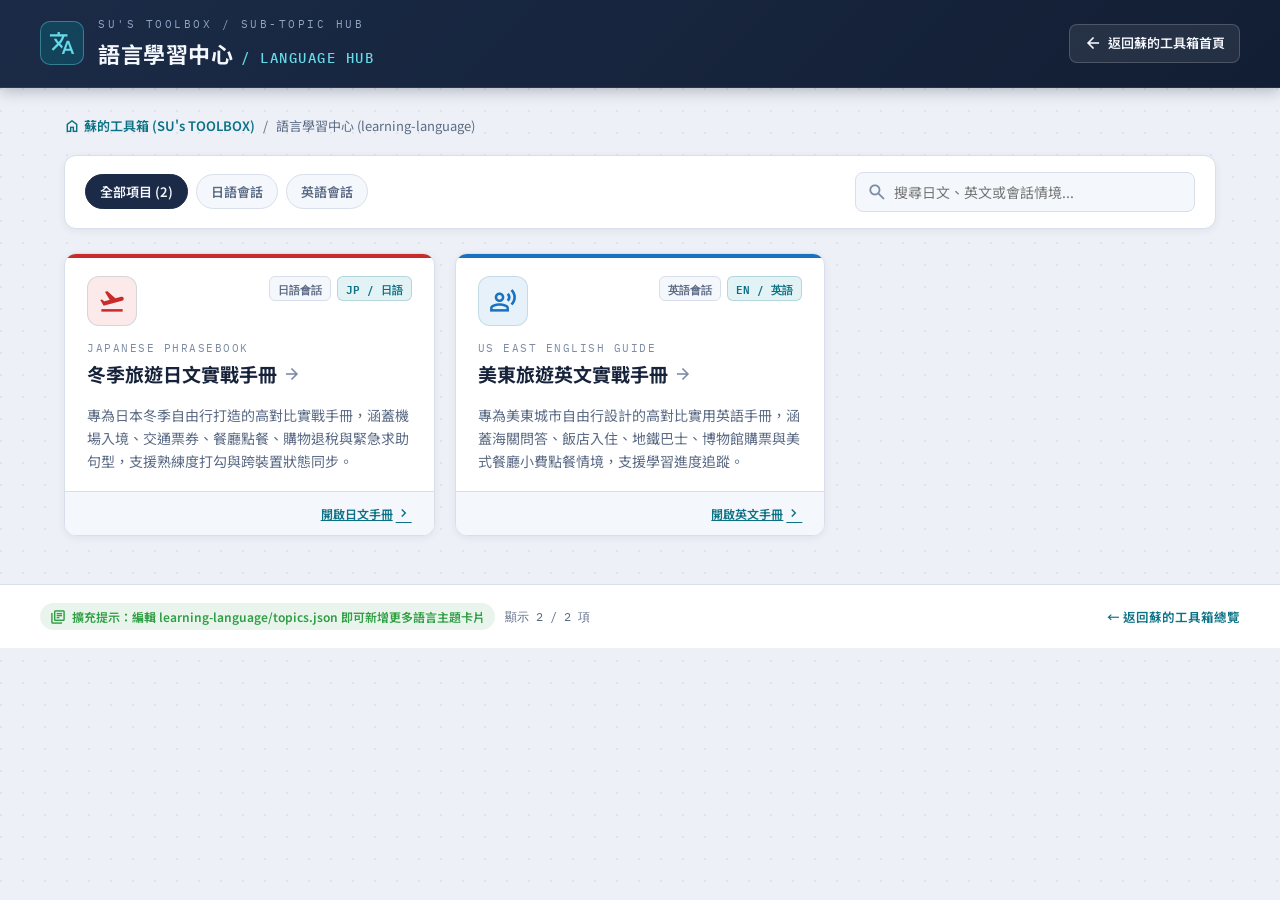
==== learning-language/index.html @ dece826c "feat: 初始化蘇的工具箱 (SU's TOOLBOX) v1.0.0 入口網與文件治理架構" ====
<!DOCTYPE html>
<html lang="zh-Hant">
<head>
  <meta charset="UTF-8" />
  <meta name="viewport" content="width=device-width, initial-scale=1.0" />
  <meta name="robots" content="noindex, nofollow" />
  <title>語言學習中心｜蘇的工具箱 / SU's TOOLBOX</title>
  <!-- Google Fonts: Noto Sans TC, IBM Plex Mono & Google Material Symbols Outlined -->
  <link rel="preconnect" href="https://fonts.googleapis.com" />
  <link rel="preconnect" href="https://fonts.gstatic.com" crossorigin />
  <link rel="stylesheet" href="https://fonts.googleapis.com/css2?family=IBM+Plex+Mono:wght@400;500;600&family=Noto+Sans+TC:wght@400;500;700&family=Material+Symbols+Outlined:opsz,wght,FILL,GRAD@24,450,0,0" />
  <link rel="stylesheet" href="../assets/css/dashboard.css" />
</head>
<body>

  <!-- ── 頂部深藍專業儀表板導覽列 ─────────────────────── -->
  <header class="portal-header">
    <div class="header-inner">
      <div class="brand-group">
        <div class="brand-logo" aria-hidden="true">
          <span class="material-symbols-outlined">translate</span>
        </div>
        <div class="brand-titles">
          <span class="eyebrow">SU's TOOLBOX / SUB-TOPIC HUB</span>
          <h1>
            <span>語言學習中心</span>
            <span class="en-sub">/ LANGUAGE HUB</span>
          </h1>
        </div>
      </div>

      <div class="header-actions">
        <a href="../" class="header-btn">
          <span class="material-symbols-outlined">arrow_back</span>
          <span>返回蘇的工具箱首頁</span>
        </a>
      </div>
    </div>
  </header>

  <!-- ── 主內容區：次主題選擇卡片 ─────────────────────── -->
  <main class="portal-main">
    <nav class="breadcrumb-bar" aria-label="麵包屑導覽">
      <a href="../">
        <span class="material-symbols-outlined" style="font-size:16px;">home</span>
        <span>蘇的工具箱 (SU's TOOLBOX)</span>
      </a>
      <span>/</span>
      <span>語言學習中心 (learning-language)</span>
    </nav>

    <section class="toolbar-panel" aria-label="語言主題篩選與搜尋">
      <div id="category-tabs" class="category-tabs"></div>
      <div class="search-box">
        <span class="material-symbols-outlined">search</span>
        <input
          type="search"
          id="search-input"
          class="search-input"
          placeholder="搜尋日文、英文或會話情境..."
          aria-label="搜尋語言主題"
        />
      </div>
    </section>

    <section id="cards-grid" class="cards-grid" data-config-url="./topics.json" aria-live="polite">
      <!-- 由 ../assets/js/portal.js 讀取 ./topics.json 安全渲染 -->
    </section>
  </main>

  <!-- ── 頁尾資訊 ─────────────────────── -->
  <footer class="portal-footer">
    <div class="footer-inner">
      <div style="display:flex;align-items:center;gap:10px;flex-wrap:wrap;">
        <span class="security-pill">
          <span class="material-symbols-outlined">library_books</span>
          <span>擴充提示：編輯 learning-language/topics.json 即可新增更多語言主題卡片</span>
        </span>
        <span id="tool-count-badge" style="font-family:var(--font-mono);font-size:12px;"></span>
      </div>
      <div>
        <a href="../" style="color:var(--accent-primary);text-decoration:none;font-weight:600;">← 返回蘇的工具箱總覽</a>
      </div>
    </div>
  </footer>

  <script src="../assets/js/portal.js"></script>
</body>
</html>
---- assets/css/dashboard.css ----
/* =========================================================================
   蘇的工具箱 (SU's TOOLBOX) — 深藍專業儀表板共用設計系統 (dashboard.css)
   Design Spec: DESIGN.md | Theme: Navy Professional Dashboard
   Icons: Google Material Symbols Outlined
   ========================================================================= */

:root {
  --bg-canvas: #EDF0F6;
  --bg-panel: #FFFFFF;
  --bg-subtle: #F4F7FB;
  --board-bg: #1B2B47;
  --board-bg-deep: #121E33;
  --board-text: #F4F7FD;
  --board-muted: #8FA3C4;
  --ink-primary: #17233B;
  --ink-secondary: #5B6B85;
  --ink-muted: #7C8CA5;
  --line-default: #D9DFEA;
  --line-strong: #BFC9DA;
  --accent-primary: #0B7285;
  --accent-hover: #095C6B;
  --accent-soft: #E3F3F5;
  --accent-brand: #1971C2;
  --accent-brand-soft: #E6F1FA;
  --accent-warn: #E8890C;
  --accent-warn-soft: #FFF1DE;
  --accent-ok: #2F9E44;
  --accent-ok-soft: #E9F5EC;
  --radius-card: 12px;
  --radius-sm: 8px;
  --shadow-card: 0 2px 8px rgba(23, 35, 59, 0.06);
  --shadow-hover: 0 12px 26px rgba(23, 35, 59, 0.14);
  --font-sans: "Noto Sans TC", "PingFang TC", "Microsoft JhengHei", system-ui, -apple-system, sans-serif;
  --font-mono: "IBM Plex Mono", "Consolas", "Courier New", monospace;
}

*, *::before, *::after {
  box-sizing: border-box;
  margin: 0;
  padding: 0;
}

html, body {
  min-height: 100%;
}

body {
  font-family: var(--font-sans);
  background:
    radial-gradient(circle at 1px 1px, rgba(27, 43, 71, 0.065) 1px, transparent 0) 0 0 / 22px 22px,
    var(--bg-canvas);
  color: var(--ink-primary);
  display: flex;
  flex-direction: column;
  line-height: 1.6;
  -webkit-font-smoothing: antialiased;
}

/* Google Material Symbols 對齊 */
.material-symbols-outlined {
  font-variation-settings: 'FILL' 0, 'wght' 450, 'GRAD' 0, 'opsz' 24;
  user-select: none;
  vertical-align: middle;
  display: inline-flex;
  align-items: center;
  justify-content: center;
}

/* ── 頂部深藍儀表板 Header ─────────────────────── */
.portal-header {
  background: linear-gradient(135deg, var(--board-bg) 0%, var(--board-bg-deep) 100%);
  color: var(--board-text);
  padding: 16px 24px;
  box-shadow: 0 3px 14px rgba(18, 30, 51, 0.28);
  position: sticky;
  top: 0;
  z-index: 30;
  border-bottom: 1px solid rgba(255, 255, 255, 0.08);
}

.header-inner {
  max-width: 1200px;
  margin: 0 auto;
  display: flex;
  flex-wrap: wrap;
  align-items: center;
  justify-content: space-between;
  gap: 16px;
}

.brand-group {
  display: flex;
  align-items: center;
  gap: 14px;
}

.brand-logo {
  width: 44px;
  height: 44px;
  border-radius: 10px;
  background: rgba(11, 114, 133, 0.35);
  border: 1px solid rgba(102, 217, 232, 0.4);
  color: #66D9E8;
  display: flex;
  align-items: center;
  justify-content: center;
  flex-shrink: 0;
}

.brand-logo .material-symbols-outlined {
  font-size: 26px;
}

.brand-titles {
  display: flex;
  flex-direction: column;
  gap: 2px;
}

.brand-titles .eyebrow {
  font-family: var(--font-mono);
  font-size: 11px;
  letter-spacing: 2.5px;
  color: var(--board-muted);
  text-transform: uppercase;
}

.brand-titles h1 {
  font-size: 22px;
  font-weight: 700;
  letter-spacing: 0.5px;
  color: var(--board-text);
  display: flex;
  align-items: baseline;
  flex-wrap: wrap;
  gap: 8px;
}

.brand-titles h1 .en-sub {
  font-family: var(--font-mono);
  font-size: 14px;
  font-weight: 500;
  color: #66D9E8;
  letter-spacing: 1.5px;
}

.header-actions {
  display: flex;
  align-items: center;
  gap: 10px;
  flex-wrap: wrap;
}

.header-btn {
  display: inline-flex;
  align-items: center;
  gap: 6px;
  padding: 8px 14px;
  border-radius: var(--radius-sm);
  font-size: 13px;
  font-weight: 600;
  text-decoration: none;
  cursor: pointer;
  border: 1px solid rgba(255, 255, 255, 0.18);
  background: rgba(255, 255, 255, 0.08);
  color: var(--board-text);
  transition: all 0.18s ease;
  font-family: inherit;
}

.header-btn:hover {
  background: rgba(255, 255, 255, 0.16);
  border-color: rgba(102, 217, 232, 0.55);
  transform: translateY(-1px);
}

.header-btn.brand-link {
  background: rgba(11, 114, 133, 0.45);
  border-color: rgba(102, 217, 232, 0.5);
  color: #E3FAFC;
}

.header-btn .material-symbols-outlined {
  font-size: 18px;
}

/* ── 控制與搜尋工具列 (Toolbar) ─────────────────────── */
.portal-main {
  max-width: 1200px;
  width: 100%;
  margin: 0 auto;
  padding: 28px 24px 48px;
  flex: 1;
}

.toolbar-panel {
  background: var(--bg-panel);
  border: 1px solid var(--line-default);
  border-radius: var(--radius-card);
  padding: 16px 20px;
  margin-bottom: 24px;
  box-shadow: var(--shadow-card);
  display: flex;
  flex-wrap: wrap;
  align-items: center;
  justify-content: space-between;
  gap: 14px;
}

.category-tabs {
  display: flex;
  flex-wrap: wrap;
  gap: 8px;
}

.cat-tab {
  display: inline-flex;
  align-items: center;
  gap: 6px;
  padding: 7px 14px;
  border-radius: 999px;
  font-size: 13px;
  font-weight: 600;
  color: var(--ink-secondary);
  background: var(--bg-subtle);
  border: 1px solid var(--line-default);
  cursor: pointer;
  transition: all 0.16s ease;
  font-family: inherit;
}

.cat-tab:hover {
  color: var(--ink-primary);
  border-color: var(--line-strong);
}

.cat-tab.active {
  background: var(--board-bg);
  color: var(--board-text);
  border-color: var(--board-bg);
}

.search-box {
  position: relative;
  min-width: 250px;
  flex: 1;
  max-width: 340px;
}

.search-box .material-symbols-outlined {
  position: absolute;
  left: 12px;
  top: 50%;
  transform: translateY(-50%);
  color: var(--ink-muted);
  font-size: 20px;
  pointer-events: none;
}

.search-input {
  width: 100%;
  padding: 9px 14px 9px 38px;
  border-radius: var(--radius-sm);
  border: 1px solid var(--line-default);
  background: var(--bg-subtle);
  color: var(--ink-primary);
  font-size: 14px;
  font-family: inherit;
  outline: none;
  transition: border-color 0.18s ease, background 0.18s ease;
}

.search-input:focus {
  background: var(--bg-panel);
  border-color: var(--accent-primary);
  box-shadow: 0 0 0 3px rgba(11, 114, 133, 0.12);
}

/* ── 麵包屑與導覽列 (次主題頁專用) ─────────────────────── */
.breadcrumb-bar {
  display: flex;
  align-items: center;
  gap: 8px;
  margin-bottom: 18px;
  font-size: 13px;
  color: var(--ink-secondary);
}

.breadcrumb-bar a {
  color: var(--accent-primary);
  text-decoration: none;
  font-weight: 600;
  display: inline-flex;
  align-items: center;
  gap: 4px;
}

.breadcrumb-bar a:hover {
  text-decoration: underline;
}

/* ── 工具卡片網格 (Cards Grid) ─────────────────────── */
.cards-grid {
  display: grid;
  grid-template-columns: repeat(auto-fill, minmax(320px, 1fr));
  gap: 20px;
}

.tool-card {
  background: var(--bg-panel);
  border: 1px solid var(--line-default);
  border-radius: var(--radius-card);
  box-shadow: var(--shadow-card);
  display: flex;
  flex-direction: column;
  justify-content: space-between;
  transition: transform 0.2s ease, box-shadow 0.2s ease, border-color 0.2s ease;
  position: relative;
  overflow: hidden;
}

.tool-card::before {
  content: "";
  position: absolute;
  top: 0;
  left: 0;
  right: 0;
  height: 4px;
  background: var(--card-accent, var(--accent-primary));
}

.tool-card.is-brand::before {
  background: linear-gradient(90deg, #1971C2, #0B7285);
}

.tool-card:hover {
  transform: translateY(-4px);
  box-shadow: var(--shadow-hover);
  border-color: var(--accent-primary);
}

.card-main-link {
  padding: 22px 22px 18px;
  text-decoration: none;
  color: inherit;
  display: flex;
  flex-direction: column;
  gap: 14px;
  flex: 1;
}

.card-top {
  display: flex;
  align-items: flex-start;
  justify-content: space-between;
  gap: 12px;
}

.card-icon-wrap {
  width: 50px;
  height: 50px;
  border-radius: 12px;
  background: var(--card-accent-soft, var(--accent-soft));
  color: var(--card-accent, var(--accent-primary));
  display: flex;
  align-items: center;
  justify-content: center;
  flex-shrink: 0;
  border: 1px solid rgba(11, 114, 133, 0.16);
}

.tool-card.is-brand .card-icon-wrap {
  background: var(--accent-brand-soft);
  color: var(--accent-brand);
  border-color: rgba(25, 113, 194, 0.2);
}

.card-icon-wrap .material-symbols-outlined {
  font-size: 28px;
}

.card-badges {
  display: flex;
  align-items: center;
  gap: 6px;
  flex-wrap: wrap;
  justify-content: flex-end;
}

.badge {
  font-family: var(--font-mono);
  font-size: 11px;
  font-weight: 600;
  padding: 3px 8px;
  border-radius: 6px;
  background: var(--bg-subtle);
  color: var(--ink-secondary);
  border: 1px solid var(--line-default);
}

.badge.version {
  background: var(--accent-soft);
  color: var(--accent-primary);
  border-color: rgba(11, 114, 133, 0.22);
}

.badge.external {
  background: var(--accent-brand-soft);
  color: var(--accent-brand);
  border-color: rgba(25, 113, 194, 0.25);
}

.card-headings {
  display: flex;
  flex-direction: column;
  gap: 2px;
}

.card-subtitle {
  font-family: var(--font-mono);
  font-size: 11px;
  letter-spacing: 1.5px;
  color: var(--ink-muted);
  text-transform: uppercase;
}

.card-title {
  font-size: 19px;
  font-weight: 700;
  color: var(--ink-primary);
  display: flex;
  align-items: center;
  gap: 6px;
}

.card-title .launch-arrow {
  font-size: 18px;
  color: var(--ink-muted);
  transition: transform 0.18s ease, color 0.18s ease;
}

.tool-card:hover .card-title .launch-arrow {
  transform: translateX(3px);
  color: var(--accent-primary);
}

.card-desc {
  font-size: 14px;
  color: var(--ink-secondary);
  line-height: 1.65;
}

/* ── 卡片底部附屬連結與標籤列 (Card Footer) ─────────────────────── */
.card-footer {
  padding: 12px 22px;
  background: var(--bg-subtle);
  border-top: 1px solid var(--line-default);
  display: flex;
  flex-wrap: wrap;
  align-items: center;
  justify-content: space-between;
  gap: 8px;
}

.sublinks-list {
  display: flex;
  flex-wrap: wrap;
  gap: 8px;
}

.sublink-btn {
  display: inline-flex;
  align-items: center;
  gap: 4px;
  padding: 4px 10px;
  border-radius: 6px;
  font-size: 12px;
  font-weight: 600;
  color: var(--ink-primary);
  background: var(--bg-panel);
  border: 1px solid var(--line-default);
  text-decoration: none;
  transition: all 0.15s ease;
}

.sublink-btn:hover {
  border-color: var(--accent-primary);
  color: var(--accent-primary);
  background: var(--accent-soft);
}

.sublink-btn .material-symbols-outlined {
  font-size: 15px;
}

.enter-hint {
  font-size: 12px;
  font-weight: 600;
  color: var(--accent-primary);
  display: inline-flex;
  align-items: center;
  gap: 3px;
  margin-left: auto;
}

.enter-hint .material-symbols-outlined {
  font-size: 16px;
}

/* ── 空狀態提示 ─────────────────────── */
.empty-state {
  grid-column: 1 / -1;
  background: var(--bg-panel);
  border: 1px dashed var(--line-strong);
  border-radius: var(--radius-card);
  padding: 48px 24px;
  text-align: center;
  color: var(--ink-secondary);
}

.empty-state .material-symbols-outlined {
  font-size: 42px;
  color: var(--ink-muted);
  margin-bottom: 10px;
}

/* ── 底部資安與版本資訊列 (Portal Footer) ─────────────────────── */
.portal-footer {
  background: var(--bg-panel);
  border-top: 1px solid var(--line-default);
  padding: 18px 24px;
  font-size: 12.5px;
  color: var(--ink-secondary);
}

.footer-inner {
  max-width: 1200px;
  margin: 0 auto;
  display: flex;
  flex-wrap: wrap;
  align-items: center;
  justify-content: space-between;
  gap: 12px;
}

.security-pill {
  display: inline-flex;
  align-items: center;
  gap: 6px;
  padding: 4px 10px;
  border-radius: 999px;
  background: var(--accent-ok-soft);
  color: var(--accent-ok);
  font-weight: 600;
  font-size: 12px;
}

.security-pill .material-symbols-outlined {
  font-size: 16px;
}

/* ── BYOK 本地金鑰保險箱 Modal ─────────────────────── */
.vault-backdrop {
  position: fixed;
  inset: 0;
  background: rgba(18, 30, 51, 0.6);
  backdrop-filter: blur(2px);
  display: none;
  align-items: center;
  justify-content: center;
  padding: 16px;
  z-index: 100;
}

.vault-backdrop.open {
  display: flex;
}

.vault-modal {
  background: var(--bg-panel);
  border: 1px solid var(--line-default);
  border-radius: var(--radius-card);
  max-width: 480px;
  width: 100%;
  box-shadow: 0 20px 45px rgba(18, 30, 51, 0.3);
  overflow: hidden;
}

.vault-header {
  background: var(--board-bg);
  color: var(--board-text);
  padding: 16px 20px;
  display: flex;
  align-items: center;
  justify-content: space-between;
}

.vault-header h2 {
  font-size: 16px;
  font-weight: 700;
  display: flex;
  align-items: center;
  gap: 8px;
}

.vault-close {
  background: transparent;
  border: none;
  color: var(--board-muted);
  cursor: pointer;
  padding: 4px;
  display: flex;
}

.vault-close:hover {
  color: #FFFFFF;
}

.vault-body {
  padding: 20px;
  display: flex;
  flex-direction: column;
  gap: 14px;
  font-size: 13.5px;
  color: var(--ink-secondary);
}

.vault-notice {
  background: var(--accent-soft);
  border-left: 4px solid var(--accent-primary);
  padding: 10px 12px;
  border-radius: 6px;
  color: var(--ink-primary);
  font-size: 12.5px;
}

.vault-field {
  display: flex;
  flex-direction: column;
  gap: 6px;
}

.vault-field label {
  font-weight: 700;
  color: var(--ink-primary);
  font-size: 13px;
}

.vault-field input, .vault-field select {
  padding: 9px 12px;
  border: 1px solid var(--line-default);
  border-radius: var(--radius-sm);
  font-family: var(--font-mono);
  font-size: 13px;
}

.vault-footer {
  padding: 14px 20px;
  background: var(--bg-subtle);
  border-top: 1px solid var(--line-default);
  display: flex;
  justify-content: space-between;
  align-items: center;
  gap: 10px;
}

.btn-primary {
  background: var(--accent-primary);
  color: #FFFFFF;
  border: none;
  padding: 8px 16px;
  border-radius: var(--radius-sm);
  font-weight: 600;
  font-size: 13px;
  cursor: pointer;
  font-family: inherit;
}

.btn-primary:hover {
  background: var(--accent-hover);
}

.btn-danger {
  background: transparent;
  color: #C92A2A;
  border: 1px solid rgba(201, 42, 42, 0.3);
  padding: 8px 14px;
  border-radius: var(--radius-sm);
  font-weight: 600;
  font-size: 13px;
  cursor: pointer;
  font-family: inherit;
}

.btn-danger:hover {
  background: #FCE9E9;
}

@media (max-width: 640px) {
  .portal-header {
    padding: 14px 16px;
  }
  .portal-main {
    padding: 18px 16px 36px;
  }
  .search-box {
    max-width: 100%;
  }
  .cards-grid {
    grid-template-columns: 1fr;
  }
}
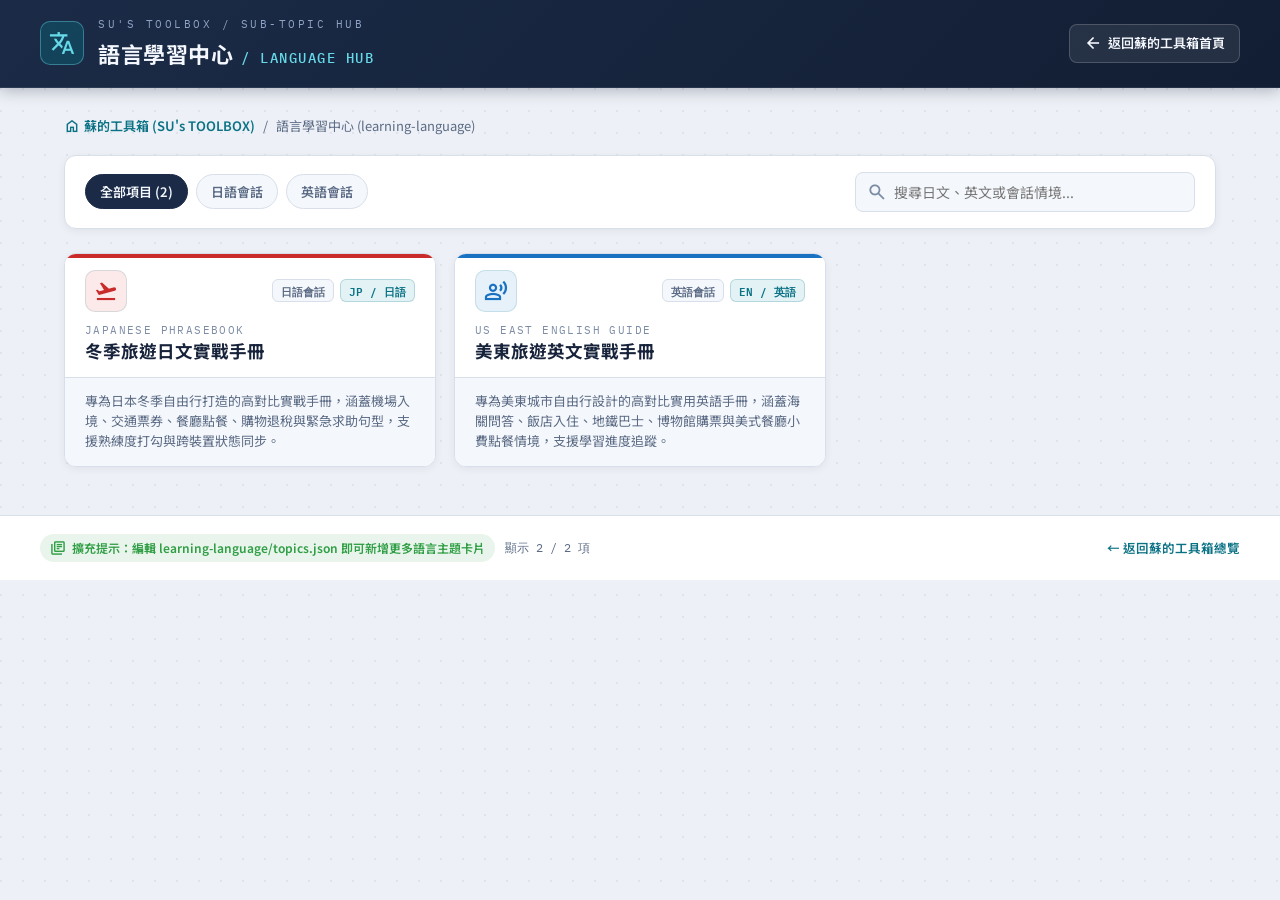
==== commit ee32cdde: "chore(cache): v1.1.1 加入靜態資源防快取版本參數 (?v=1.1.1)" ====
--- a/learning-language/index.html
+++ b/learning-language/index.html
@@ -9,7 +9,7 @@
   <link rel="preconnect" href="https://fonts.googleapis.com" />
   <link rel="preconnect" href="https://fonts.gstatic.com" crossorigin />
   <link rel="stylesheet" href="https://fonts.googleapis.com/css2?family=IBM+Plex+Mono:wght@400;500;600&family=Noto+Sans+TC:wght@400;500;700&family=Material+Symbols+Outlined:opsz,wght,FILL,GRAD@24,450,0,0" />
-  <link rel="stylesheet" href="../assets/css/dashboard.css" />
+  <link rel="stylesheet" href="../assets/css/dashboard.css?v=1.1.1" />
 </head>
 <body>
 
@@ -63,7 +63,7 @@
       </div>
     </section>
 
-    <section id="cards-grid" class="cards-grid" data-config-url="./topics.json" aria-live="polite">
+    <section id="cards-grid" class="cards-grid" data-config-url="./topics.json?v=1.1.1" aria-live="polite">
       <!-- 由 ../assets/js/portal.js 讀取 ./topics.json 安全渲染 -->
     </section>
   </main>
@@ -84,6 +84,6 @@
     </div>
   </footer>
 
-  <script src="../assets/js/portal.js"></script>
+  <script src="../assets/js/portal.js?v=1.1.1"></script>
 </body>
 </html>
--- a/assets/css/dashboard.css
+++ b/assets/css/dashboard.css
@@ -299,11 +299,11 @@
   text-decoration: underline;
 }
 
-/* ── 工具卡片網格 (Cards Grid) ─────────────────────── */
+/* ── 工具卡片網格 (Cards Grid - Compact v1.1) ─────────────────────── */
 .cards-grid {
   display: grid;
-  grid-template-columns: repeat(auto-fill, minmax(320px, 1fr));
-  gap: 20px;
+  grid-template-columns: repeat(auto-fill, minmax(280px, 1fr));
+  gap: 18px;
 }
 
 .tool-card {
@@ -313,8 +313,7 @@
   box-shadow: var(--shadow-card);
   display: flex;
   flex-direction: column;
-  justify-content: space-between;
-  transition: transform 0.2s ease, box-shadow 0.2s ease, border-color 0.2s ease;
+  transition: transform 0.18s ease, box-shadow 0.18s ease, border-color 0.18s ease;
   position: relative;
   overflow: hidden;
 }
@@ -329,54 +328,51 @@
   background: var(--card-accent, var(--accent-primary));
 }
 
-.tool-card.is-brand::before {
-  background: linear-gradient(90deg, #1971C2, #0B7285);
-}
-
 .tool-card:hover {
-  transform: translateY(-4px);
+  transform: translateY(-3px);
   box-shadow: var(--shadow-hover);
-  border-color: var(--accent-primary);
+  border-color: var(--card-accent, var(--accent-primary));
 }
 
 .card-main-link {
-  padding: 22px 22px 18px;
+  padding: 0;
   text-decoration: none;
   color: inherit;
   display: flex;
   flex-direction: column;
-  gap: 14px;
   flex: 1;
 }
 
+.card-header-block {
+  padding: 16px 20px 14px;
+  display: flex;
+  flex-direction: column;
+  gap: 10px;
+  background: var(--bg-panel);
+}
+
 .card-top {
   display: flex;
-  align-items: flex-start;
+  align-items: center;
   justify-content: space-between;
-  gap: 12px;
+  gap: 10px;
 }
 
 .card-icon-wrap {
-  width: 50px;
-  height: 50px;
-  border-radius: 12px;
+  width: 42px;
+  height: 42px;
+  border-radius: 10px;
   background: var(--card-accent-soft, var(--accent-soft));
   color: var(--card-accent, var(--accent-primary));
   display: flex;
   align-items: center;
   justify-content: center;
   flex-shrink: 0;
-  border: 1px solid rgba(11, 114, 133, 0.16);
-}
-
-.tool-card.is-brand .card-icon-wrap {
-  background: var(--accent-brand-soft);
-  color: var(--accent-brand);
-  border-color: rgba(25, 113, 194, 0.2);
+  border: 1px solid rgba(11, 114, 133, 0.15);
 }
 
 .card-icon-wrap .material-symbols-outlined {
-  font-size: 28px;
+  font-size: 24px;
 }
 
 .card-badges {
@@ -391,7 +387,7 @@
   font-family: var(--font-mono);
   font-size: 11px;
   font-weight: 600;
-  padding: 3px 8px;
+  padding: 2px 8px;
   border-radius: 6px;
   background: var(--bg-subtle);
   color: var(--ink-secondary);
@@ -404,107 +400,41 @@
   border-color: rgba(11, 114, 133, 0.22);
 }
 
-.badge.external {
-  background: var(--accent-brand-soft);
-  color: var(--accent-brand);
-  border-color: rgba(25, 113, 194, 0.25);
-}
-
 .card-headings {
   display: flex;
   flex-direction: column;
-  gap: 2px;
+  gap: 1px;
 }
 
 .card-subtitle {
   font-family: var(--font-mono);
-  font-size: 11px;
-  letter-spacing: 1.5px;
+  font-size: 10.5px;
+  letter-spacing: 1.4px;
   color: var(--ink-muted);
   text-transform: uppercase;
 }
 
 .card-title {
-  font-size: 19px;
+  font-size: 17.5px;
   font-weight: 700;
   color: var(--ink-primary);
-  display: flex;
-  align-items: center;
-  gap: 6px;
-}
-
-.card-title .launch-arrow {
-  font-size: 18px;
-  color: var(--ink-muted);
-  transition: transform 0.18s ease, color 0.18s ease;
-}
-
-.tool-card:hover .card-title .launch-arrow {
-  transform: translateX(3px);
-  color: var(--accent-primary);
-}
-
-.card-desc {
-  font-size: 14px;
-  color: var(--ink-secondary);
-  line-height: 1.65;
-}
-
-/* ── 卡片底部附屬連結與標籤列 (Card Footer) ─────────────────────── */
-.card-footer {
-  padding: 12px 22px;
+  line-height: 1.35;
+}
+
+/* ── 卡片下半截滿版灰色說明區 (.card-desc-box) ─────────────────────── */
+.card-desc-box {
   background: var(--bg-subtle);
   border-top: 1px solid var(--line-default);
-  display: flex;
-  flex-wrap: wrap;
-  align-items: center;
-  justify-content: space-between;
-  gap: 8px;
-}
-
-.sublinks-list {
-  display: flex;
-  flex-wrap: wrap;
-  gap: 8px;
-}
-
-.sublink-btn {
-  display: inline-flex;
-  align-items: center;
-  gap: 4px;
-  padding: 4px 10px;
-  border-radius: 6px;
-  font-size: 12px;
-  font-weight: 600;
-  color: var(--ink-primary);
-  background: var(--bg-panel);
-  border: 1px solid var(--line-default);
-  text-decoration: none;
-  transition: all 0.15s ease;
-}
-
-.sublink-btn:hover {
-  border-color: var(--accent-primary);
-  color: var(--accent-primary);
-  background: var(--accent-soft);
-}
-
-.sublink-btn .material-symbols-outlined {
-  font-size: 15px;
-}
-
-.enter-hint {
-  font-size: 12px;
-  font-weight: 600;
-  color: var(--accent-primary);
-  display: inline-flex;
-  align-items: center;
-  gap: 3px;
-  margin-left: auto;
-}
-
-.enter-hint .material-symbols-outlined {
-  font-size: 16px;
+  padding: 13px 20px 15px;
+  flex: 1;
+  display: flex;
+  align-items: flex-start;
+}
+
+.card-desc {
+  font-size: 13px;
+  color: var(--ink-secondary);
+  line-height: 1.55;
 }
 
 /* ── 空狀態提示 ─────────────────────── */
